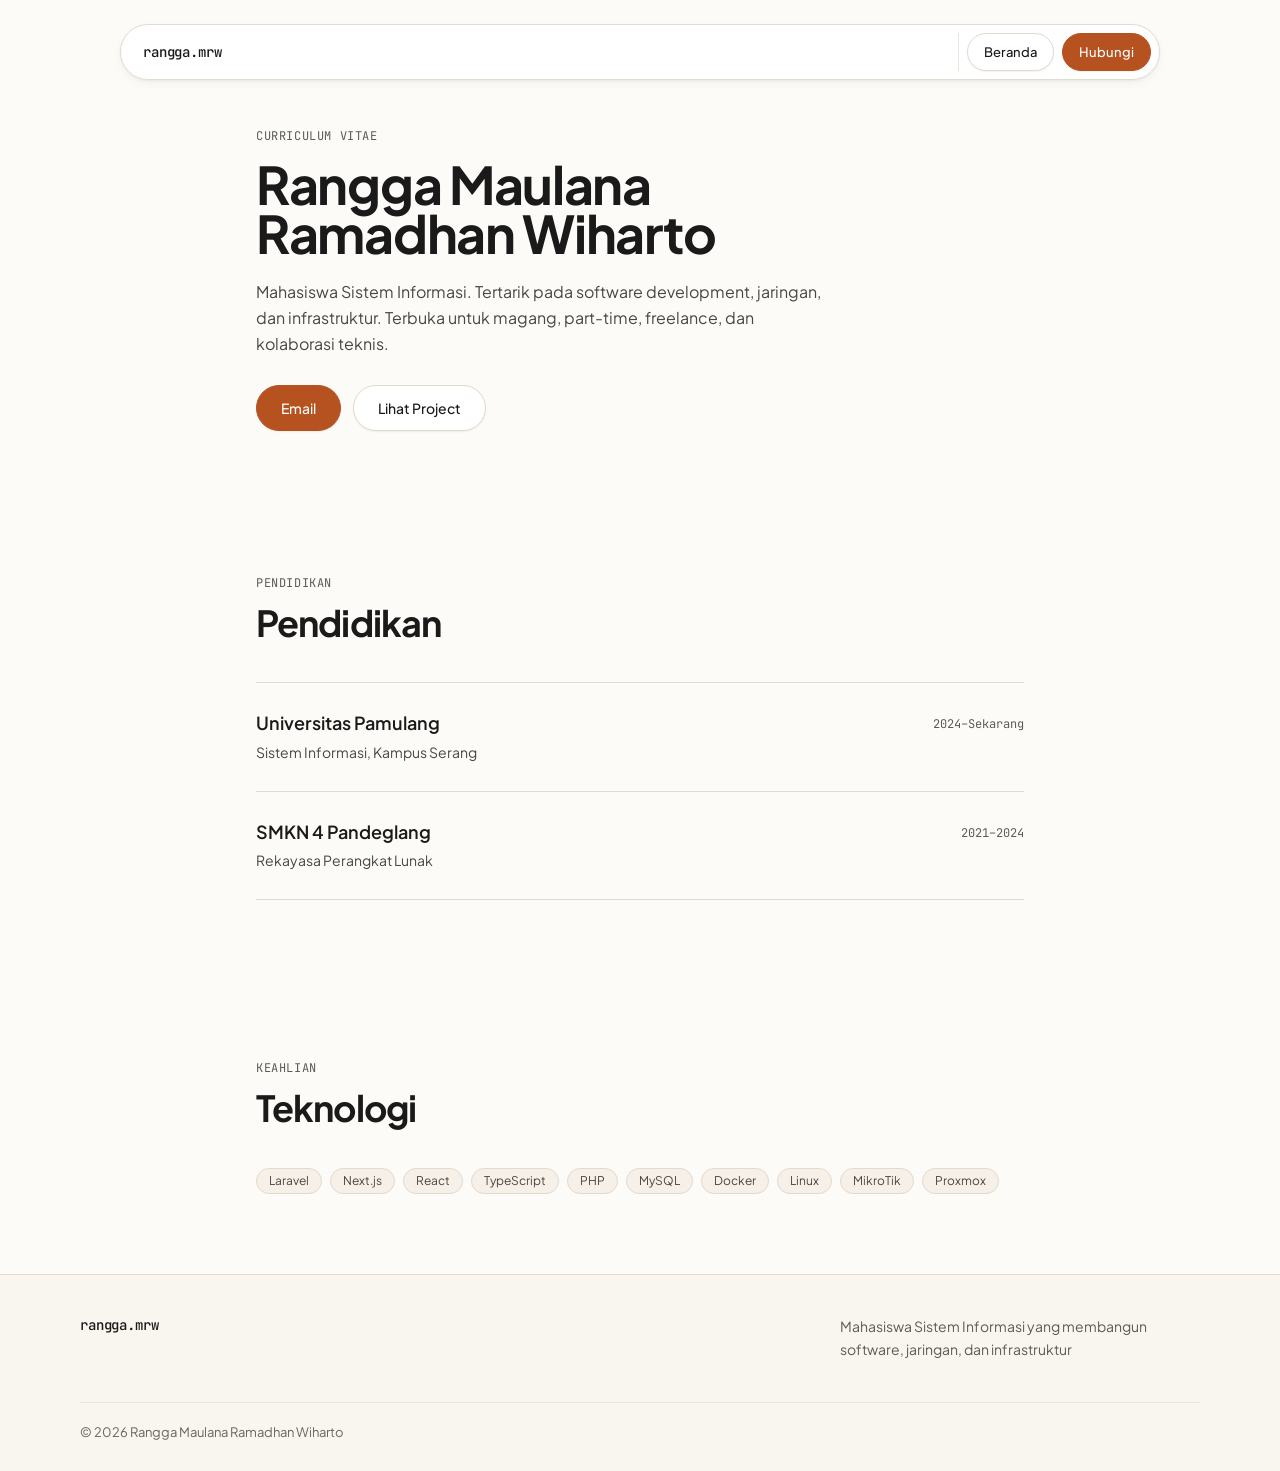
==== cv.html @ 4c6c594f "Add portofolio submission files" ====
<!doctype html>
<html lang="id">
  <head>
    <meta charset="UTF-8" />
    <link rel="icon" href="data:," />
    <meta name="viewport" content="width=device-width, initial-scale=1.0" />
    <meta name="description" content="Curriculum Vitae Rangga Maulana Ramadhan Wiharto" />
    <meta name="theme-color" content="#fdfbf7" />
    <link rel="preconnect" href="https://fonts.googleapis.com" />
    <link rel="preconnect" href="https://fonts.gstatic.com" crossorigin />
    <link href="https://fonts.googleapis.com/css2?family=JetBrains+Mono:wght@400;500&family=Plus+Jakarta+Sans:wght@400;500;600;700&display=swap" rel="stylesheet" />
    <title>CV - Rangga Maulana</title>
    <link rel="stylesheet" href="./style.css" />
  </head>
  <body>
    <a class="skip-link" href="#main">Lewati ke konten</a>
    <header class="site-header" id="site-header">
      <nav class="nav" aria-label="Navigasi utama">
        <a class="brand" href="https://rmrw.my.id/">rangga.mrw</a>
        <div class="nav-actions">
          <a class="btn btn-secondary btn-sm" href="https://rmrw.my.id/">Beranda</a>
          <a class="btn btn-primary btn-sm" href="https://rmrw.my.id/#contact">Hubungi</a>
        </div>
      </nav>
    </header>

    <main id="main">
      <section class="section hero">
        <div class="container">
          <p class="eyebrow">CURRICULUM VITAE</p>
          <h1 class="hero-title">
            <span class="hero-title-line">Rangga Maulana</span>
            <span class="hero-title-line">Ramadhan Wiharto</span>
          </h1>
          <p class="hero-desc">Mahasiswa Sistem Informasi. Tertarik pada software development, jaringan, dan infrastruktur. Terbuka untuk magang, part-time, freelance, dan kolaborasi teknis.</p>
          <div class="hero-cta">
            <a class="btn btn-primary" href="mailto:ranggamaulana111111@gmail.com">Email</a>
            <a class="btn btn-secondary" href="https://rmrw.my.id/#projects">Lihat Project</a>
          </div>
        </div>
      </section>

      <section class="section">
        <div class="container">
          <div class="section-head">
            <p class="eyebrow">PENDIDIKAN</p>
            <h2 class="section-title">Pendidikan</h2>
          </div>
          <div class="edu-list">
            <article class="edu-item">
              <div>
                <h3 class="edu-school">Universitas Pamulang</h3>
                <p class="edu-program">Sistem Informasi, Kampus Serang</p>
              </div>
              <p class="edu-period">2024–Sekarang</p>
            </article>
            <article class="edu-item">
              <div>
                <h3 class="edu-school">SMKN 4 Pandeglang</h3>
                <p class="edu-program">Rekayasa Perangkat Lunak</p>
              </div>
              <p class="edu-period">2021–2024</p>
            </article>
          </div>
        </div>
      </section>

      <section class="section">
        <div class="container">
          <div class="section-head">
            <p class="eyebrow">KEAHLIAN</p>
            <h2 class="section-title">Teknologi</h2>
          </div>
          <div class="project-tech">
            <span class="tag">Laravel</span>
            <span class="tag">Next.js</span>
            <span class="tag">React</span>
            <span class="tag">TypeScript</span>
            <span class="tag">PHP</span>
            <span class="tag">MySQL</span>
            <span class="tag">Docker</span>
            <span class="tag">Linux</span>
            <span class="tag">MikroTik</span>
            <span class="tag">Proxmox</span>
          </div>
        </div>
      </section>
    </main>

    <footer class="site-footer">
      <div class="container footer-inner">
        <a class="brand footer-brand" href="https://rmrw.my.id/">rangga.mrw</a>
        <p class="footer-tagline">Mahasiswa Sistem Informasi yang membangun software, jaringan, dan infrastruktur</p>
      </div>
      <div class="container footer-bottom">
        <p>© 2026 Rangga Maulana Ramadhan Wiharto</p>
      </div>
    </footer>
  </body>
</html>
---- style.css ----
html.lenis,
html.lenis body {
  height: auto;
}

.lenis:not(.lenis-autoToggle).lenis-stopped {
  overflow: clip;
}

.lenis [data-lenis-prevent],
.lenis [data-lenis-prevent-wheel],
.lenis [data-lenis-prevent-touch],
.lenis [data-lenis-prevent-vertical],
.lenis [data-lenis-prevent-horizontal] {
  overscroll-behavior: contain;
}

.lenis.lenis-smooth iframe {
  pointer-events: none;
}

.lenis.lenis-autoToggle {
  transition-property: overflow;
  transition-duration: 1ms;
  transition-behavior: allow-discrete;
}

:root {
  color-scheme: light;
  --bg: #fdfbf7;
  --bg-warm: #f6f0e8;
  --bg-card: #ffffff;
  --text: #1a1a1a;
  --text-muted: #4a4642;
  --text-soft: #5e5a56;
  --text-faint: #6b6560;
  --accent: #b55220;
  --accent-deep: #8e3e1a;
  --accent-soft: #fdf0e8;
  --border: #e2d9cf;
  --border-soft: #ebe4db;
  --green: #1d7a5a;
  --shadow-card: 0 1px 3px rgba(0, 0, 0, 0.06), 0 4px 10px rgba(0, 0, 0, 0.04);
  --shadow-soft: 0 1px 2px rgba(0, 0, 0, 0.06);
  --radius-pill: 9999px;
  --radius-card: 16px;
  --radius-sm: 10px;
  --container: 768px;
  --container-wide: 1120px;
  --font-sans: 'Plus Jakarta Sans', ui-sans-serif, system-ui, -apple-system, sans-serif;
  --font-display: 'Plus Jakarta Sans', ui-sans-serif, system-ui, -apple-system, sans-serif;
  --font-mono: 'JetBrains Mono', ui-monospace, SFMono-Regular, Menlo, monospace;
  --header-h: 88px;
  --ease: cubic-bezier(0.2, 0.8, 0.2, 1);
}

@media (prefers-reduced-motion: reduce) {
  :root {
    scroll-behavior: auto;
  }
}

*, *::before, *::after { box-sizing: border-box; }
html { -webkit-text-size-adjust: 100%; }
html.lenis, html.lenis body { height: auto; }
.lenis.lenis-smooth { scroll-behavior: auto !important; }
@media (prefers-reduced-motion: reduce) { html { scroll-behavior: auto; } }
body {
  margin: 0;
  font-family: var(--font-sans);
  font-size: 16px;
  line-height: 1.5;
  color: var(--text);
  background: var(--bg);
  overflow-x: hidden;
  position: relative;
}
body::before {
  content: '';
  position: fixed;
  inset: 0;
  pointer-events: none;
  opacity: 0.28;
  background-image: radial-gradient(rgba(26,26,26,0.18) 0.5px, transparent 0.5px);
  background-size: 24px 24px;
  mask-image: linear-gradient(180deg, rgba(0,0,0,0.5), transparent 85%);
  -webkit-mask-image: linear-gradient(180deg, rgba(0,0,0,0.5), transparent 85%);
}
::selection { background: rgba(181, 82, 32, 0.16); color: var(--text); }
:focus-visible { outline: 2px solid var(--accent); outline-offset: 3px; }
img, svg, video, canvas { display: block; max-width: 100%; }
a { color: inherit; text-decoration: none; }
button { font: inherit; color: inherit; background: none; border: none; padding: 0; margin: 0; cursor: pointer; }
p, h1, h2, h3, h4 { margin: 0; }
ul { list-style: none; margin: 0; padding: 0; }
input, textarea { font: inherit; }

.skip-link {
  position: absolute;
  left: 16px;
  top: -100px;
  padding: 10px 14px;
  background: var(--accent);
  color: #fff;
  border-radius: 8px;
  z-index: 1000;
  transition: top 0.2s;
}
.skip-link:focus { top: 16px; }

.container {
  width: min(100% - 48px, var(--container));
  margin-inline: auto;
}
.section {
  padding: 80px 0;
  scroll-margin-top: calc(var(--header-h) + 16px);
}
.section-head { margin-bottom: 40px; }

.eyebrow {
  font-family: var(--font-mono);
  font-size: 12px;
  line-height: 16px;
  font-weight: 400;
  letter-spacing: 0.05em;
  text-transform: uppercase;
  color: var(--text-soft);
}
.section-title {
  margin-top: 12px;
  font-family: var(--font-display);
  font-size: clamp(30px, 4vw, 36px);
  line-height: 1.1;
  font-weight: 700;
  letter-spacing: -0.025em;
  color: var(--text);
  text-wrap: balance;
}
.section-desc {
  margin-top: 16px;
  max-width: 576px;
  font-size: 15px;
  line-height: 1.625;
  color: var(--text-muted);
}

/* Header / Nav */
.site-header {
  position: fixed;
  inset: 0 0 auto 0;
  z-index: 100;
  padding: 24px 24px 0;
  display: flex;
  justify-content: center;
  pointer-events: none;
}
.nav {
  pointer-events: auto;
  width: min(100%, 1040px);
  display: flex;
  align-items: center;
  justify-content: space-between;
  gap: 6px;
  padding: 8px;
  background: rgba(255, 255, 255, 0.92);
  backdrop-filter: blur(12px);
  -webkit-backdrop-filter: blur(12px);
  border: 1px solid var(--border);
  border-radius: var(--radius-pill);
  box-shadow: var(--shadow-card);
  overflow: clip;
}
.brand {
  font-family: var(--font-mono);
  font-size: 14px;
  font-weight: 500;
  letter-spacing: -0.01em;
  color: var(--text);
  padding: 8px 14px;
  border-radius: var(--radius-pill);
  white-space: nowrap;
  flex-shrink: 0;
}
.brand:hover { color: var(--accent-deep); }
.nav-menu {
  display: flex;
  align-items: center;
  gap: 4px;
  margin-left: auto;
  min-width: 0;
}
.nav-links {
  display: flex;
  align-items: center;
  gap: 2px;
  min-width: 0;
  overflow-x: auto;
  scrollbar-width: none;
  -ms-overflow-style: none;
}
.nav-links::-webkit-scrollbar { display: none; }
.nav-link {
  display: inline-flex;
  align-items: center;
  padding: 6px 8px;
  font-size: 13px;
  line-height: 20px;
  color: var(--text-soft);
  border-radius: var(--radius-pill);
  transition: color 0.2s, background 0.2s;
  white-space: nowrap;
  flex-shrink: 0;
}
.nav-link:hover { color: var(--text); background: rgba(0,0,0,0.03); }
.nav-link.is-active { color: var(--accent-deep); background: transparent; }
.nav-actions {
  display: flex;
  align-items: center;
  gap: 8px;
  margin-left: 4px;
  padding-left: 8px;
  border-left: 1px solid var(--border-soft);
  flex-shrink: 0;
}
.nav-toggle {
  display: none;
  width: 44px;
  height: 44px;
  flex-direction: column;
  align-items: center;
  justify-content: center;
  gap: 6px;
  border-radius: 10px;
  margin-left: auto;
}
.nav-toggle span {
  display: block;
  width: 20px;
  height: 1.5px;
  background: var(--text);
  transition: transform 0.25s var(--ease), opacity 0.25s;
  transform-origin: center;
}
.nav-toggle[aria-expanded="true"] span:nth-child(1) { transform: translateY(3.75px) rotate(45deg); }
.nav-toggle[aria-expanded="true"] span:nth-child(2) { transform: translateY(-3.75px) rotate(-45deg); }

/* Buttons */
.btn {
  display: inline-flex;
  align-items: center;
  justify-content: center;
  gap: 8px;
  padding: 12px 24px;
  font-size: 14px;
  line-height: 20px;
  font-weight: 500;
  border-radius: var(--radius-pill);
  border: 1px solid var(--border);
  transition: transform 0.2s var(--ease), box-shadow 0.2s, background 0.2s, color 0.2s, border-color 0.2s;
  white-space: nowrap;
  cursor: pointer;
}
.btn:hover { transform: translateY(-1px); }
.btn:active { transform: translateY(0); }
.btn:focus-visible { outline: 2px solid var(--accent); outline-offset: 2px; }
.btn-sm { padding: 8px 16px; font-size: 13px; }
.btn-primary {
  background: var(--accent);
  color: #fff;
  border-color: var(--accent);
  box-shadow: var(--shadow-soft);
}
.btn-primary:hover { background: #a2491c; border-color: #a2491c; }
.btn-secondary {
  background: var(--bg-card);
  color: var(--text);
  box-shadow: var(--shadow-soft);
}
.btn-secondary:hover { background: var(--bg-warm); }

.cmd-btn {
  display: inline-flex;
  align-items: center;
  gap: 8px;
  padding: 8px 12px;
  min-height: 40px;
  border-radius: var(--radius-pill);
  color: var(--text-soft);
  border: 1px solid var(--border-soft);
  background: rgba(255,255,255,0.5);
}
.cmd-btn:hover { background: var(--bg-warm); color: var(--text); border-color: var(--border); }
.cmd-btn-icon { display: flex; align-items: center; flex-shrink: 0; }
.cmd-kbd {
  font-family: var(--font-mono);
  font-size: 11px;
  line-height: 1;
  padding: 3px 6px;
  border-radius: 5px;
  background: var(--bg-warm);
  border: 1px solid var(--border);
  color: var(--text-soft);
  white-space: nowrap;
}
/* Hero */
.hero {
  padding-top: 128px;
  padding-bottom: 64px;
}
.hero-grid {
  width: min(100% - 48px, var(--container-wide));
  display: grid;
  grid-template-columns: minmax(0, 1fr);
  gap: 48px;
  align-items: center;
}
.hero-copy { max-width: 768px; }
.profile-photo {
  display: block;
  width: 72px;
  height: 72px;
  margin-bottom: 20px;
  border: 1px solid var(--border);
  border-radius: 50%;
  box-shadow: var(--shadow-soft);
  object-fit: cover;
  background: var(--bg-warm);
}
.hero-eyebrow { display: inline-flex; flex-wrap: wrap; gap: 10px; align-items: center; padding: 8px 14px; background: rgba(255,255,255,0.7); border: 1px solid var(--border-soft); border-radius: var(--radius-pill); width: fit-content; max-width: 100%; line-height: 1; }
.eyebrow-loc, .hero-eyebrow > span:last-child { white-space: nowrap; }
.eyebrow-dot { color: var(--accent); font-size: 14px; line-height: 1; transform: translateY(-0.5px); }
.hero-title {
  margin-top: 16px;
  font-family: var(--font-display);
  font-size: clamp(40px, 6vw, 52px);
  line-height: 0.95;
  font-weight: 700;
  letter-spacing: -0.025em;
  color: var(--text);
}
.hero-title-line { display: block; }
.hero-desc {
  margin-top: 20px;
  max-width: 576px;
  font-size: 16px;
  line-height: 1.625;
  color: var(--text-muted);
}
.hero-building {
  margin-top: 16px;
  font-family: var(--font-mono);
  font-size: 14px;
  line-height: 1.6;
  color: var(--text-soft);
}
.hero-cta {
  margin-top: 28px;
  display: flex;
  flex-wrap: wrap;
  gap: 12px;
}

.listening-card {
  margin-top: 40px;
  max-width: 360px;
  padding: 20px 24px;
  background: var(--bg-card);
  border: 1px solid var(--border);
  border-radius: var(--radius-card);
  box-shadow: var(--shadow-soft);
}
.listening-label {
  display: inline-flex;
  align-items: center;
  gap: 8px;
  font-family: var(--font-mono);
  font-size: 12px;
  letter-spacing: 0.05em;
  color: var(--text-soft);
}
.listening-dot {
  width: 8px;
  height: 8px;
  border-radius: 50%;
  background: var(--green);
  box-shadow: 0 0 0 4px rgba(29, 122, 90, 0.12);
}
.listening-title {
  margin-top: 10px;
  font-size: 15px;
  font-weight: 500;
  color: var(--text);
}
.listening-link {
  margin-top: 12px;
  display: inline-flex;
  align-items: center;
  gap: 4px;
  font-family: var(--font-mono);
  font-size: 12px;
  color: var(--text-soft);
  transition: color 0.2s;
}
.listening-link:hover { color: var(--accent-deep); }

/* Now / Currently */
.now-list { display: flex; flex-direction: column; }
.now-item {
  display: grid;
  grid-template-columns: 48px 120px minmax(0, 1fr);
  gap: 16px;
  padding: 24px 0;
  border-top: 1px solid var(--border);
  align-items: start;
}
.now-item:last-child { border-bottom: 1px solid var(--border); }
.now-num {
  font-family: var(--font-mono);
  font-size: 12px;
  line-height: 20px;
  color: var(--text-faint);
  padding-top: 2px;
}
.now-title {
  font-family: var(--font-mono);
  font-size: 12px;
  line-height: 20px;
  letter-spacing: 0.04em;
  color: var(--text-soft);
  padding-top: 2px;
}
.now-text {
  font-size: 15px;
  line-height: 1.65;
  color: var(--text-muted);
  max-width: 560px;
}
.now-text a {
  display: inline-flex;
  align-items: center;
  gap: 4px;
  margin-top: 10px;
  font-family: var(--font-mono);
  font-size: 12px;
  color: var(--text-soft);
  border: 1px solid var(--border);
  background: var(--bg-card);
  padding: 6px 12px;
  border-radius: var(--radius-pill);
}
.now-text a:hover { color: var(--accent-deep); border-color: #d4c4b4; }

/* About */
.about-body { display: flex; flex-direction: column; gap: 20px; max-width: 680px; }
.about-body p { font-size: 15px; line-height: 1.75; color: var(--text-muted); }

/* Projects */
.projects-list { display: flex; flex-direction: column; }
.project-card {
  padding: 32px 0;
  border-top: 1px solid var(--border);
  transition: background-color 0.25s var(--ease);
}
.project-card:last-child { border-bottom: 1px solid var(--border); }
.project-card:hover { background: linear-gradient(90deg, rgba(246,240,232,0.35), transparent 60%); }
.project-meta {
  display: flex;
  flex-wrap: wrap;
  align-items: center;
  gap: 8px;
  font-family: var(--font-mono);
  font-size: 12px;
  line-height: 16px;
  color: var(--text-soft);
}
.project-category { color: var(--accent-deep); }
.project-meta-dot { color: var(--text-faint); }
.project-status {
  display: inline-flex;
  align-items: center;
  gap: 6px;
}
.status-dot {
  width: 6px;
  height: 6px;
  border-radius: 50%;
  background: var(--text-faint);
  flex-shrink: 0;
}
.status-dot.is-live { background: var(--green); }
.project-name {
  margin-top: 12px;
  font-family: var(--font-display);
  font-size: clamp(24px, 3vw, 30px);
  line-height: 1.15;
  font-weight: 700;
  letter-spacing: -0.02em;
  color: var(--text);
}
.project-role {
  margin-top: 8px;
  font-size: 14px;
  color: var(--text-soft);
}
.project-desc {
  margin-top: 16px;
  max-width: 640px;
  font-size: 15px;
  line-height: 1.7;
  color: var(--text-muted);
}
.project-tech {
  margin-top: 20px;
  display: flex;
  flex-wrap: wrap;
  gap: 8px;
}
.tag {
  display: inline-flex;
  align-items: center;
  padding: 4px 12px;
  font-size: 12px;
  line-height: 16px;
  color: var(--text-muted);
  background: var(--bg-warm);
  border: 1px solid var(--border);
  border-radius: var(--radius-pill);
  white-space: nowrap;
}
.project-actions {
  margin-top: 24px;
  display: flex;
  flex-wrap: wrap;
  gap: 10px;
}
.btn-live {
  background: var(--accent);
  color: #fff;
  border-color: var(--accent);
}
.btn-live:hover { background: #a2491c; border-color: #a2491c; }
.btn-detail, .btn-ghost {
  background: var(--bg-warm);
  color: var(--text-muted);
  border-color: var(--border);
  padding: 8px 16px;
  font-size: 12px;
  font-weight: 500;
}
.btn-detail:hover, .btn-ghost:hover { background: #efe6da; color: var(--text); }
.btn-ghost svg { width: 14px; height: 14px; }
/* Timeline */
.timeline { position: relative; padding-left: 28px; }
.timeline::before {
  content: '';
  position: absolute;
  left: 3px;
  top: 8px;
  bottom: 8px;
  width: 1px;
  background: var(--border);
}
.timeline-item {
  position: relative;
  padding: 0 0 40px 0;
}
.timeline-item:last-child { padding-bottom: 0; }
.timeline-dot {
  position: absolute;
  left: -28px;
  top: 6px;
  width: 7px;
  height: 7px;
  border-radius: 50%;
  background: var(--bg);
  border: 1.5px solid var(--text-faint);
  transform: translateX(-3px);
}
.timeline-year {
  font-family: var(--font-mono);
  font-size: 12px;
  line-height: 16px;
  color: var(--accent-deep);
  letter-spacing: 0.03em;
}
.timeline-title {
  margin-top: 8px;
  font-size: 17px;
  line-height: 1.4;
  font-weight: 600;
  color: var(--text);
}
.timeline-text {
  margin-top: 8px;
  max-width: 620px;
  font-size: 15px;
  line-height: 1.7;
  color: var(--text-muted);
}

/* Education */
.edu-list { display: flex; flex-direction: column; }
.edu-item {
  padding: 28px 0;
  border-top: 1px solid var(--border);
  display: grid;
  grid-template-columns: minmax(0, 1fr) auto;
  gap: 16px;
  align-items: start;
}
.edu-item:last-child { border-bottom: 1px solid var(--border); }
.edu-school { font-size: 18px; font-weight: 600; color: var(--text); line-height: 1.35; }
.edu-program { margin-top: 6px; font-size: 14px; color: var(--text-muted); }
.edu-note { margin-top: 10px; font-size: 14px; line-height: 1.65; color: var(--text-soft); max-width: 560px; }
.edu-period {
  font-family: var(--font-mono);
  font-size: 12px;
  color: var(--text-soft);
  white-space: nowrap;
  padding-top: 4px;
}

/* Skills */
.skills-grid { display: grid; grid-template-columns: repeat(2, minmax(0, 1fr)); gap: 32px 48px; }
.skill-group-label {
  font-family: var(--font-mono);
  font-size: 12px;
  letter-spacing: 0.05em;
  color: var(--text-soft);
  margin-bottom: 14px;
}
.skill-tags { display: flex; flex-wrap: wrap; gap: 8px; }

/* Learning */
.learning-grid { display: grid; grid-template-columns: repeat(2, minmax(0, 1fr)); gap: 24px; }
.learning-card {
  padding: 24px;
  border: 1px solid var(--border);
  border-radius: var(--radius-card);
  background: rgba(255,255,255,0.5);
}
.learning-title { font-size: 16px; font-weight: 600; color: var(--text); margin-bottom: 16px; }
.learning-tags { display: flex; flex-wrap: wrap; gap: 8px; }

/* Outside */
.outside-entry { padding: 24px 0; border-top: 1px solid var(--border); border-bottom: 1px solid var(--border); max-width: 680px; }
.outside-date { font-family: var(--font-mono); font-size: 12px; color: var(--text-soft); margin-bottom: 12px; }
.outside-text { font-size: 15px; line-height: 1.75; color: var(--text-muted); }

/* Notes */
.notes-list { display: flex; flex-direction: column; margin-bottom: 24px; }
.note-item {
  display: block;
  padding: 24px 0;
  border-top: 1px solid var(--border);
  transition: background-color 0.2s, padding-left 0.2s;
}
.note-item:hover { padding-left: 8px; background: linear-gradient(90deg, rgba(246,240,232,0.35), transparent 70%); }
.note-item:last-child { border-bottom: 1px solid var(--border); }
.note-meta {
  font-family: var(--font-mono);
  font-size: 12px;
  color: var(--text-soft);
  display: flex;
  flex-wrap: wrap;
  gap: 8px;
}
.note-meta span:not(:last-child)::after { content: '·'; margin-left: 8px; color: var(--text-faint); }
.note-title {
  margin-top: 10px;
  font-size: 18px;
  line-height: 1.4;
  font-weight: 600;
  color: var(--text);
  transition: color 0.2s;
}
.note-item:hover .note-title { color: var(--accent-deep); }
.text-link {
  display: inline-flex;
  align-items: center;
  gap: 6px;
  font-size: 14px;
  color: var(--text-soft);
  border-bottom: 1px solid var(--border);
  padding-bottom: 2px;
  transition: color 0.2s, border-color 0.2s;
}
.text-link:hover { color: var(--accent-deep); border-color: var(--accent-deep); }

/* Messages */
.messages-layout { display: grid; grid-template-columns: minmax(0, 1fr) minmax(0, 1fr); gap: 40px; align-items: start; }
.message-form { display: flex; flex-direction: column; gap: 20px; }
.field { display: flex; flex-direction: column; gap: 8px; }
.field-label { font-size: 14px; font-weight: 500; color: var(--text); }
.field-opt { color: var(--text-faint); font-weight: 400; }
.field-input {
  width: 100%;
  padding: 12px 14px;
  font-size: 14px;
  line-height: 1.5;
  color: var(--text);
  background: var(--bg-card);
  border: 1px solid var(--border);
  border-radius: 10px;
  transition: border-color 0.2s, box-shadow 0.2s;
}
.field-input:focus { outline: none; border-color: #c9a089; box-shadow: 0 0 0 3px rgba(181,82,32,0.08); }
.field-input::placeholder { color: #8a847d; }
.field-textarea { min-height: 140px; resize: vertical; }
.field-hint { font-family: var(--font-mono); font-size: 11px; color: var(--text-faint); text-align: right; }
.form-status { font-size: 13px; color: var(--green); min-height: 20px; }
.form-status.is-error { color: #b44a3a; }
.message-feed { padding: 24px; background: rgba(255,255,255,0.5); border: 1px solid var(--border); border-radius: var(--radius-card); min-height: 200px; }
.feed-title { font-family: var(--font-mono); font-size: 12px; letter-spacing: 0.05em; color: var(--text-soft); text-transform: uppercase; margin-bottom: 16px; }
.feed-list { display: flex; flex-direction: column; gap: 16px; }
.feed-empty { font-size: 14px; color: var(--text-faint); line-height: 1.6; }
.feed-item { padding-bottom: 16px; border-bottom: 1px solid var(--border-soft); }
.feed-item:last-child { padding-bottom: 0; border-bottom: 0; }
.feed-meta { display: flex; gap: 8px; align-items: center; font-family: var(--font-mono); font-size: 11px; color: var(--text-faint); margin-bottom: 6px; }
.feed-name { color: var(--text-soft); }
.feed-delete { margin-left: auto; font: inherit; font-size: 11px; color: var(--text-faint); background: none; border: none; padding: 2px 4px; cursor: pointer; border-radius: 4px; }
.feed-delete:hover { color: #b44a3a; background: rgba(180,74,58,0.06); }
.feed-msg { font-size: 14px; line-height: 1.65; color: var(--text-muted); white-space: pre-wrap; word-break: break-word; }
/* Contact */
.contact-actions { display: flex; flex-wrap: wrap; gap: 12px; margin-bottom: 24px; }
.contact-pill {
  display: inline-flex;
  align-items: center;
  gap: 8px;
  padding: 8px 16px;
  font-size: 14px;
  line-height: 20px;
  color: var(--text-muted);
  background: var(--bg-card);
  border: 1px solid var(--border);
  border-radius: var(--radius-pill);
  transition: color 0.2s, border-color 0.2s, background 0.2s;
  cursor: pointer;
}
.contact-pill:hover { color: var(--text); border-color: #cfc2b4; background: #fff; }
.contact-pill:focus-visible { outline: 2px solid var(--accent); outline-offset: 2px; }
.contact-location { font-size: 14px; color: var(--text-soft); }
.inline-email {
  font: inherit;
  color: var(--text-muted);
  text-decoration: underline;
  text-decoration-color: var(--border);
  text-underline-offset: 3px;
  padding: 0;
  background: none;
  border: none;
  cursor: pointer;
}
.inline-email:hover { color: var(--accent-deep); }

/* Footer */
.site-footer {
  border-top: 1px solid var(--border);
  background: rgba(246, 240, 232, 0.5);
  padding: 40px 0 0;
}
.footer-inner {
  width: min(100% - 48px, var(--container-wide));
  display: flex;
  justify-content: space-between;
  gap: 40px;
  padding-bottom: 40px;
}
.footer-brand { padding: 0; display: inline-block; margin-bottom: 12px; }
.footer-tagline { font-size: 14px; line-height: 1.7; color: var(--text-soft); max-width: 360px; }
.footer-cta { margin-top: 20px; display: flex; flex-wrap: wrap; gap: 10px; }
.footer-links-col { display: flex; flex-direction: column; gap: 10px; align-items: flex-end; }
.footer-links-col a, .footer-email {
  font-size: 14px;
  color: var(--text-soft);
  transition: color 0.2s;
  background: none;
  border: none;
  padding: 0;
  cursor: pointer;
  font-family: inherit;
}
.footer-links-col a:hover, .footer-email:hover { color: var(--accent-deep); }
.footer-bottom {
  width: min(100% - 48px, var(--container-wide));
  padding: 20px 0 28px;
  border-top: 1px solid var(--border-soft);
  display: flex;
  justify-content: space-between;
  gap: 16px;
  font-size: 13px;
  color: var(--text-faint);
}
.footer-note { font-family: var(--font-mono); font-size: 11px; letter-spacing: 0.01em; }

/* Back to top */
.back-top {
  position: fixed;
  right: 24px;
  bottom: 24px;
  width: 44px;
  height: 44px;
  display: flex;
  align-items: center;
  justify-content: center;
  border-radius: 50%;
  background: var(--bg-card);
  border: 1px solid var(--border);
  box-shadow: var(--shadow-card);
  color: var(--text-muted);
  opacity: 0;
  visibility: hidden;
  transform: translateY(8px);
  transition: opacity 0.25s, visibility 0.25s, transform 0.25s, color 0.2s;
  z-index: 90;
}
.back-top.is-visible { opacity: 1; visibility: visible; transform: translateY(0); }
.back-top:hover { color: var(--accent-deep); }

/* Modal */
.modal {
  position: fixed;
  inset: 0;
  z-index: 200;
  display: none;
}
.modal.is-open { display: block; }
.modal-backdrop {
  position: absolute;
  inset: 0;
  background: rgba(26, 26, 26, 0.32);
  backdrop-filter: blur(4px);
}
@media (prefers-reduced-motion: no-preference) {
  .modal.is-open .modal-panel { animation: modal-in 0.28s var(--ease); }
  @keyframes modal-in { from { opacity: 0; transform: translateY(10px) scale(0.985); } to { opacity: 1; transform: translateY(0) scale(1); } }
}
.modal-panel {
  position: relative;
  width: min(100% - 32px, 640px);
  margin: 8vh auto 0;
  max-height: 84vh;
  overflow: auto;
  background: var(--bg);
  border: 1px solid var(--border);
  border-radius: 20px;
  padding: 32px;
  box-shadow: 0 20px 60px rgba(0,0,0,0.12);
}
.modal-close {
  position: absolute;
  top: 16px;
  right: 16px;
  width: 36px;
  height: 36px;
  display: flex;
  align-items: center;
  justify-content: center;
  border-radius: 50%;
  color: var(--text-soft);
}
.modal-close:hover { background: var(--bg-warm); color: var(--text); }
.modal-title {
  margin-top: 12px;
  font-family: var(--font-display);
  font-size: clamp(28px, 4vw, 36px);
  font-weight: 700;
  letter-spacing: -0.02em;
  line-height: 1.1;
}
.modal-role { margin-top: 8px; font-size: 14px; color: var(--text-soft); }
.modal-desc { margin-top: 20px; font-size: 15px; line-height: 1.75; color: var(--text-muted); }
.modal-tech { margin-top: 24px; display: flex; flex-wrap: wrap; gap: 8px; }
.modal-actions { margin-top: 28px; display: flex; flex-wrap: wrap; gap: 10px; }

/* Command palette */
.cmd-overlay { position: fixed; inset: 0; z-index: 300; display: none; }
.cmd-overlay.is-open { display: block; }
.cmd-backdrop { position: absolute; inset: 0; background: rgba(26,26,26,0.28); backdrop-filter: blur(2px); }
.cmd-palette {
  position: relative;
  width: min(100% - 32px, 560px);
  margin: 12vh auto 0;
  background: var(--bg-card);
  border: 1px solid var(--border);
  border-radius: 16px;
  box-shadow: 0 20px 60px rgba(0,0,0,0.14);
  overflow: hidden;
}
.cmd-input-wrap {
  display: flex;
  align-items: center;
  gap: 12px;
  padding: 16px 20px;
  border-bottom: 1px solid var(--border);
  color: var(--text-soft);
}
.cmd-input {
  flex: 1;
  border: none;
  background: transparent;
  font-size: 15px;
  color: var(--text);
  outline: none;
  min-width: 0;
}
.cmd-input::placeholder { color: #8a847d; }
.cmd-esc {
  font-family: var(--font-mono);
  font-size: 11px;
  padding: 3px 6px;
  border-radius: 5px;
  border: 1px solid var(--border);
  color: var(--text-faint);
  background: var(--bg-warm);
}
.cmd-list { max-height: 320px; overflow: auto; padding: 8px; }
.cmd-item {
  display: flex;
  align-items: center;
  justify-content: space-between;
  width: 100%;
  padding: 10px 12px;
  font-size: 14px;
  color: var(--text-muted);
  border-radius: 8px;
  text-align: left;
  cursor: pointer;
}
.cmd-item:hover, .cmd-item.is-active { background: var(--bg-warm); color: var(--text); }
.cmd-item-type { font-family: var(--font-mono); font-size: 11px; color: var(--text-faint); }
.cmd-empty { padding: 24px; text-align: center; font-size: 14px; color: var(--text-faint); }

/* Reveal - base state; GSAP handles animation */
.reveal { opacity: 0; transform: translateY(20px); }
.reveal.is-visible { opacity: 1; transform: translateY(0); }
@media (prefers-reduced-motion: reduce) {
  .reveal { opacity: 1; transform: none; }
  .btn, .nav-link, .back-top, .project-card, .note-item { transition: none; }
}
@media (max-width: 1024px) {
}

@media (max-width: 900px) {
  .site-header { padding: 16px 16px 0; }
  .nav { flex-wrap: wrap; padding: 8px 8px 8px 12px; border-radius: 20px; }
  .nav-toggle { display: inline-flex; }
  .nav-menu {
    display: none;
    width: 100%;
    flex-direction: column;
    align-items: stretch;
    gap: 16px;
    padding: 8px 8px 12px;
    margin-left: 0;
    border-top: 1px solid var(--border-soft);
    margin-top: 4px;
  }
  .nav.is-open .nav-menu { display: flex; }
  .nav { backdrop-filter: none; -webkit-backdrop-filter: none; background: var(--bg-card); }
  .nav-links { flex-direction: column; align-items: stretch; gap: 2px; overflow: visible; }
  .nav-link { padding: 10px 12px; font-size: 15px; }
  .nav-actions {
    margin-left: 0;
    padding-left: 0;
    border-left: 0;
    padding-top: 8px;
    border-top: 1px solid var(--border-soft);
    justify-content: space-between;
  }
  .cmd-btn { flex: 1; justify-content: space-between; padding: 10px 14px; min-height: 44px; background: var(--bg-warm); }
  .cmd-btn .cmd-btn-icon::after { content: 'Cari...'; font-size: 14px; margin-left: 6px; color: var(--text-soft); }
  .cmd-btn-icon { display: inline-flex; align-items: center; }

  .skills-grid, .learning-grid, .messages-layout { grid-template-columns: 1fr; }
  .footer-inner { flex-direction: column; }
  .footer-links-col { align-items: flex-start; }
}

@media (max-width: 720px) {
  :root { --header-h: 76px; }
  .container { width: min(100% - 32px, var(--container)); }
  .section { padding: 64px 0; }
  .section-head { margin-bottom: 32px; }
  .hero { padding-top: 112px; padding-bottom: 48px; }
  .hero-grid { width: min(100% - 32px, var(--container-wide)); gap: 32px; }
  .hero-title { font-size: clamp(36px, 11vw, 48px); }
  .listening-card { max-width: 100%; }

  .now-item { grid-template-columns: 40px 1fr; gap: 4px 16px; padding: 20px 0; }
  .now-num { grid-row: span 2; }
  .now-title { padding-top: 0; }
  .now-text { grid-column: 2; }

  .project-card { padding: 28px 0; }
  .project-actions .btn { flex: 1; min-width: 0; }

  .edu-item { grid-template-columns: 1fr; gap: 4px; }
  .edu-period { padding-top: 0; }

  .footer-bottom { flex-direction: column; gap: 4px; }
  .modal-panel { margin-top: 5vh; max-height: 90vh; padding: 24px; border-radius: 16px; }
  .cmd-palette { margin-top: 8vh; }
}

@media (max-width: 420px) {
  .hero-cta { flex-direction: column; align-items: stretch; }
  .hero-cta .btn { width: 100%; }
  .contact-actions { flex-direction: column; align-items: stretch; }
  .contact-pill { justify-content: center; }
  .footer-cta { flex-direction: column; align-items: stretch; }
  .footer-cta .btn { width: 100%; }
  .project-actions { flex-direction: column; }
  .project-actions .btn, .project-actions .btn-detail, .project-actions .btn-ghost { width: 100%; justify-content: center; }
}

@media (prefers-reduced-motion: reduce) {
  *, *::before, *::after { animation-duration: 0.01ms !important; animation-iteration-count: 1 !important; transition-duration: 0.01ms !important; }
}
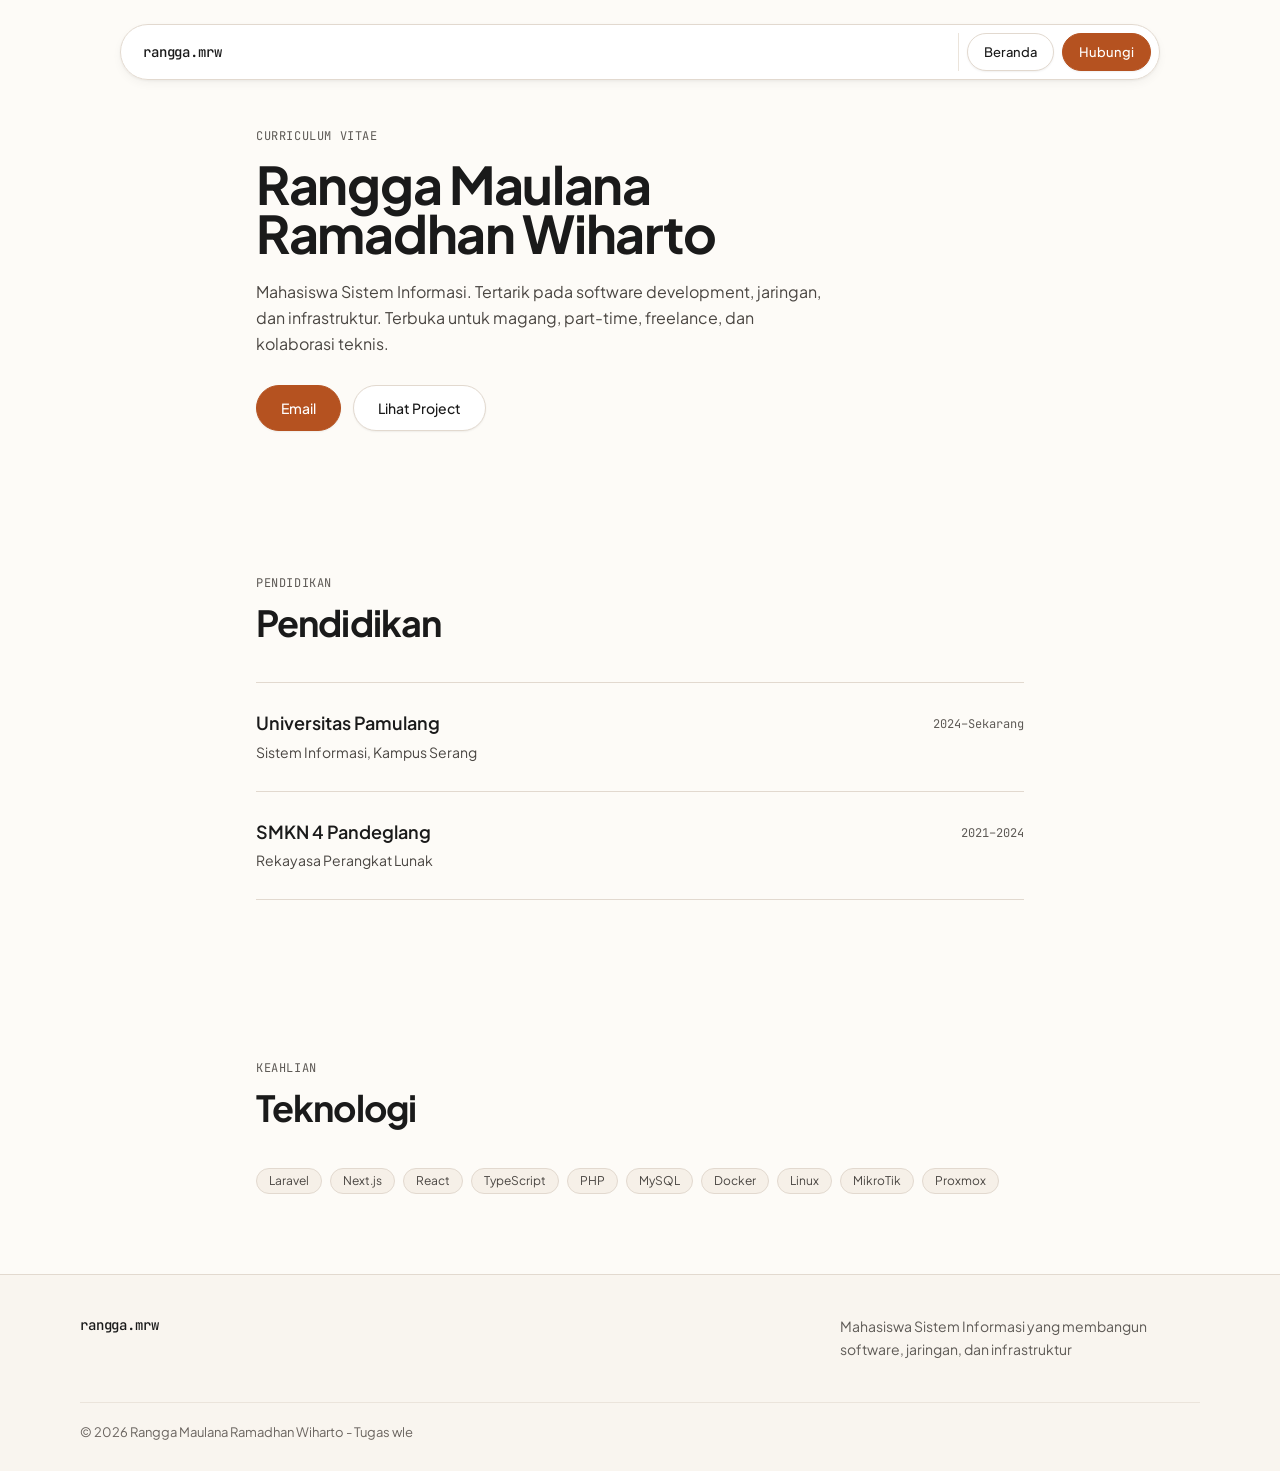
==== commit 9f2899b0: "ganti sesuatu" ====
--- a/cv.html
+++ b/cv.html
@@ -93,7 +93,7 @@
         <p class="footer-tagline">Mahasiswa Sistem Informasi yang membangun software, jaringan, dan infrastruktur</p>
       </div>
       <div class="container footer-bottom">
-        <p>© 2026 Rangga Maulana Ramadhan Wiharto</p>
+        <p>© 2026 Rangga Maulana Ramadhan Wiharto - Tugas wle</p>
       </div>
     </footer>
   </body>
